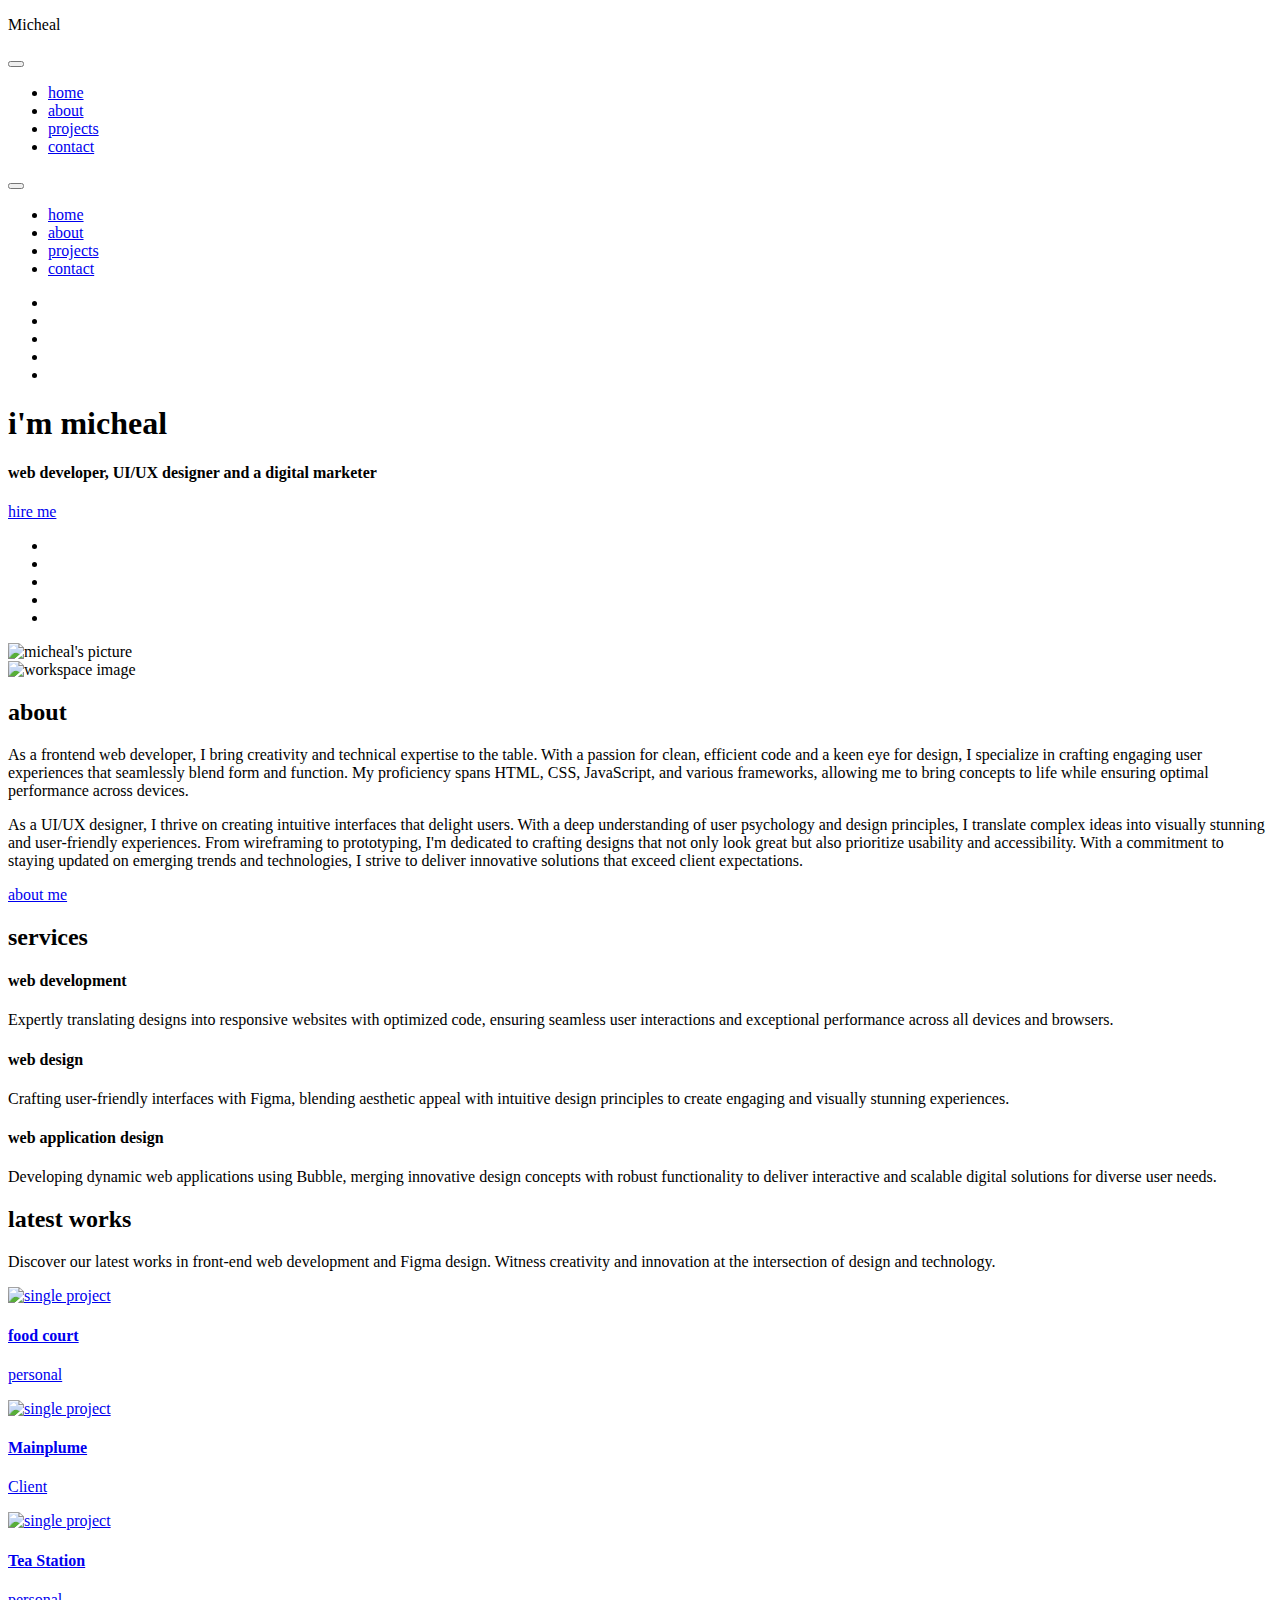
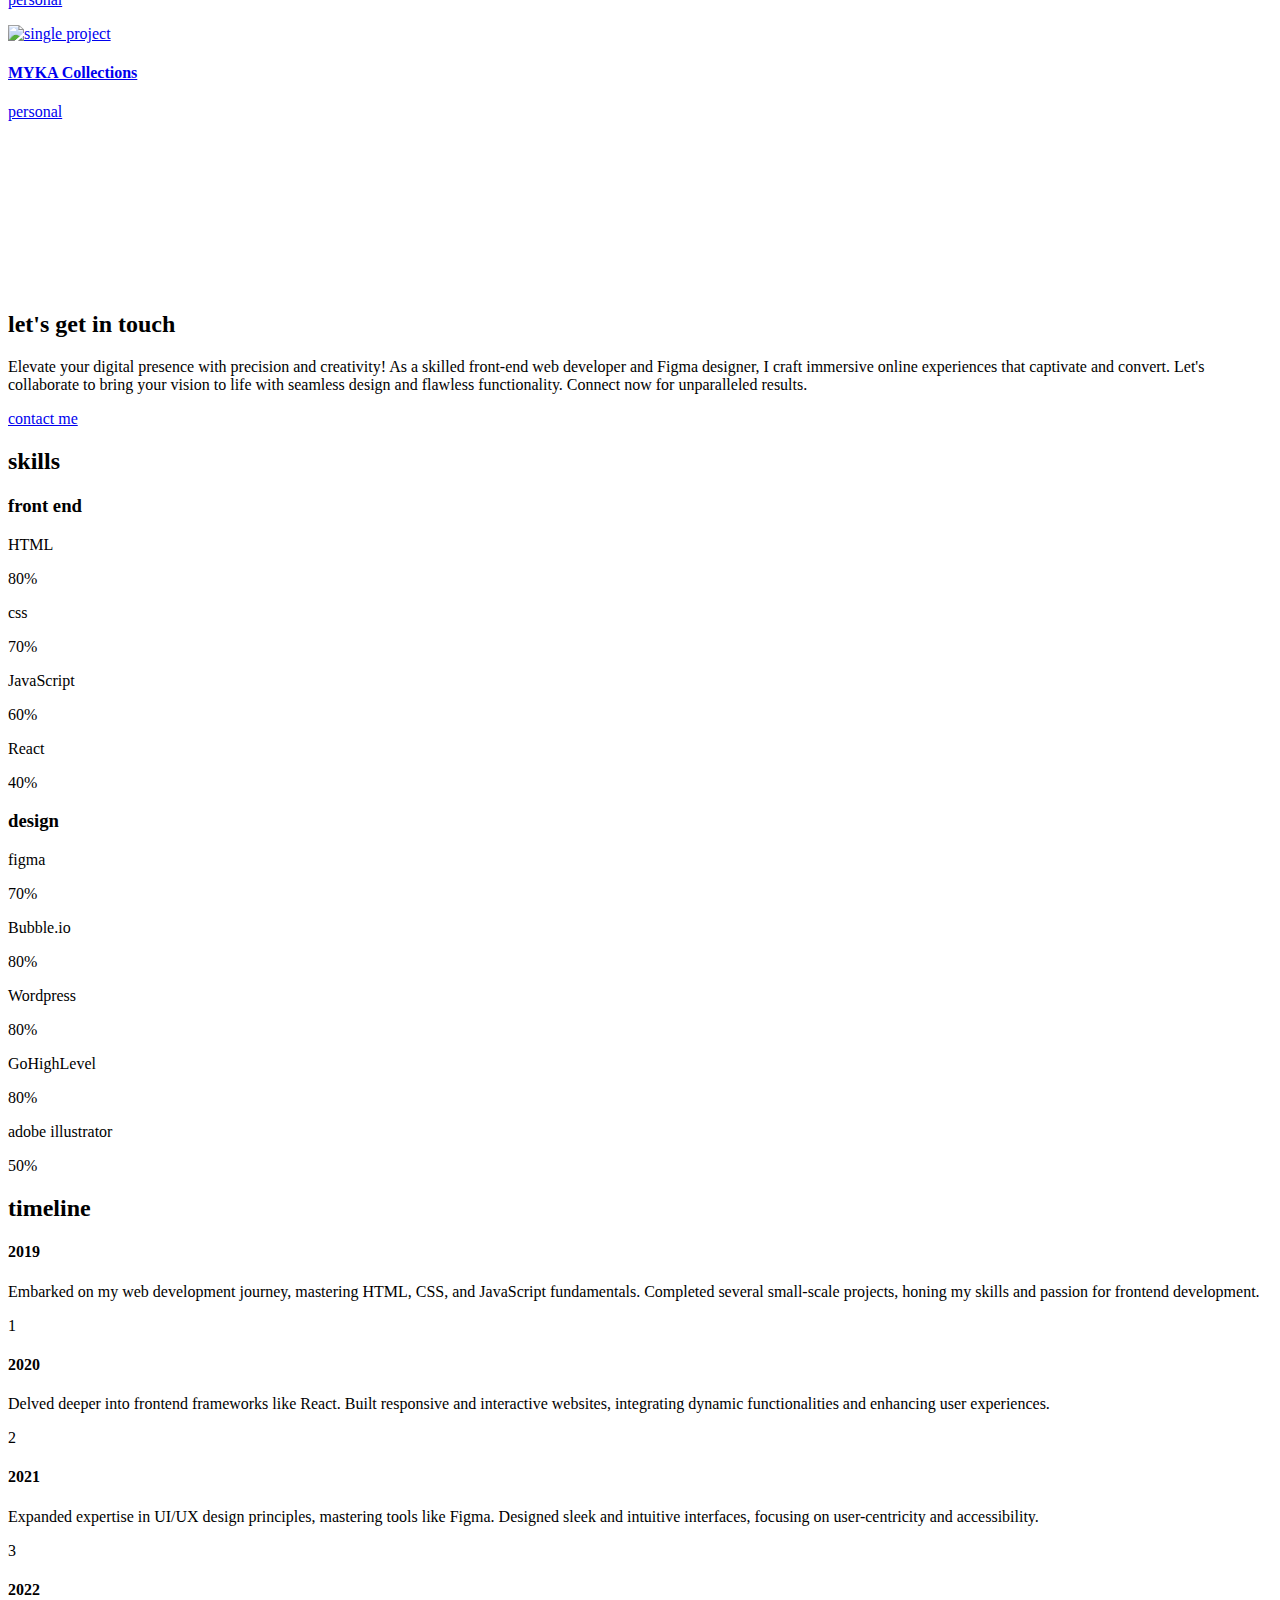
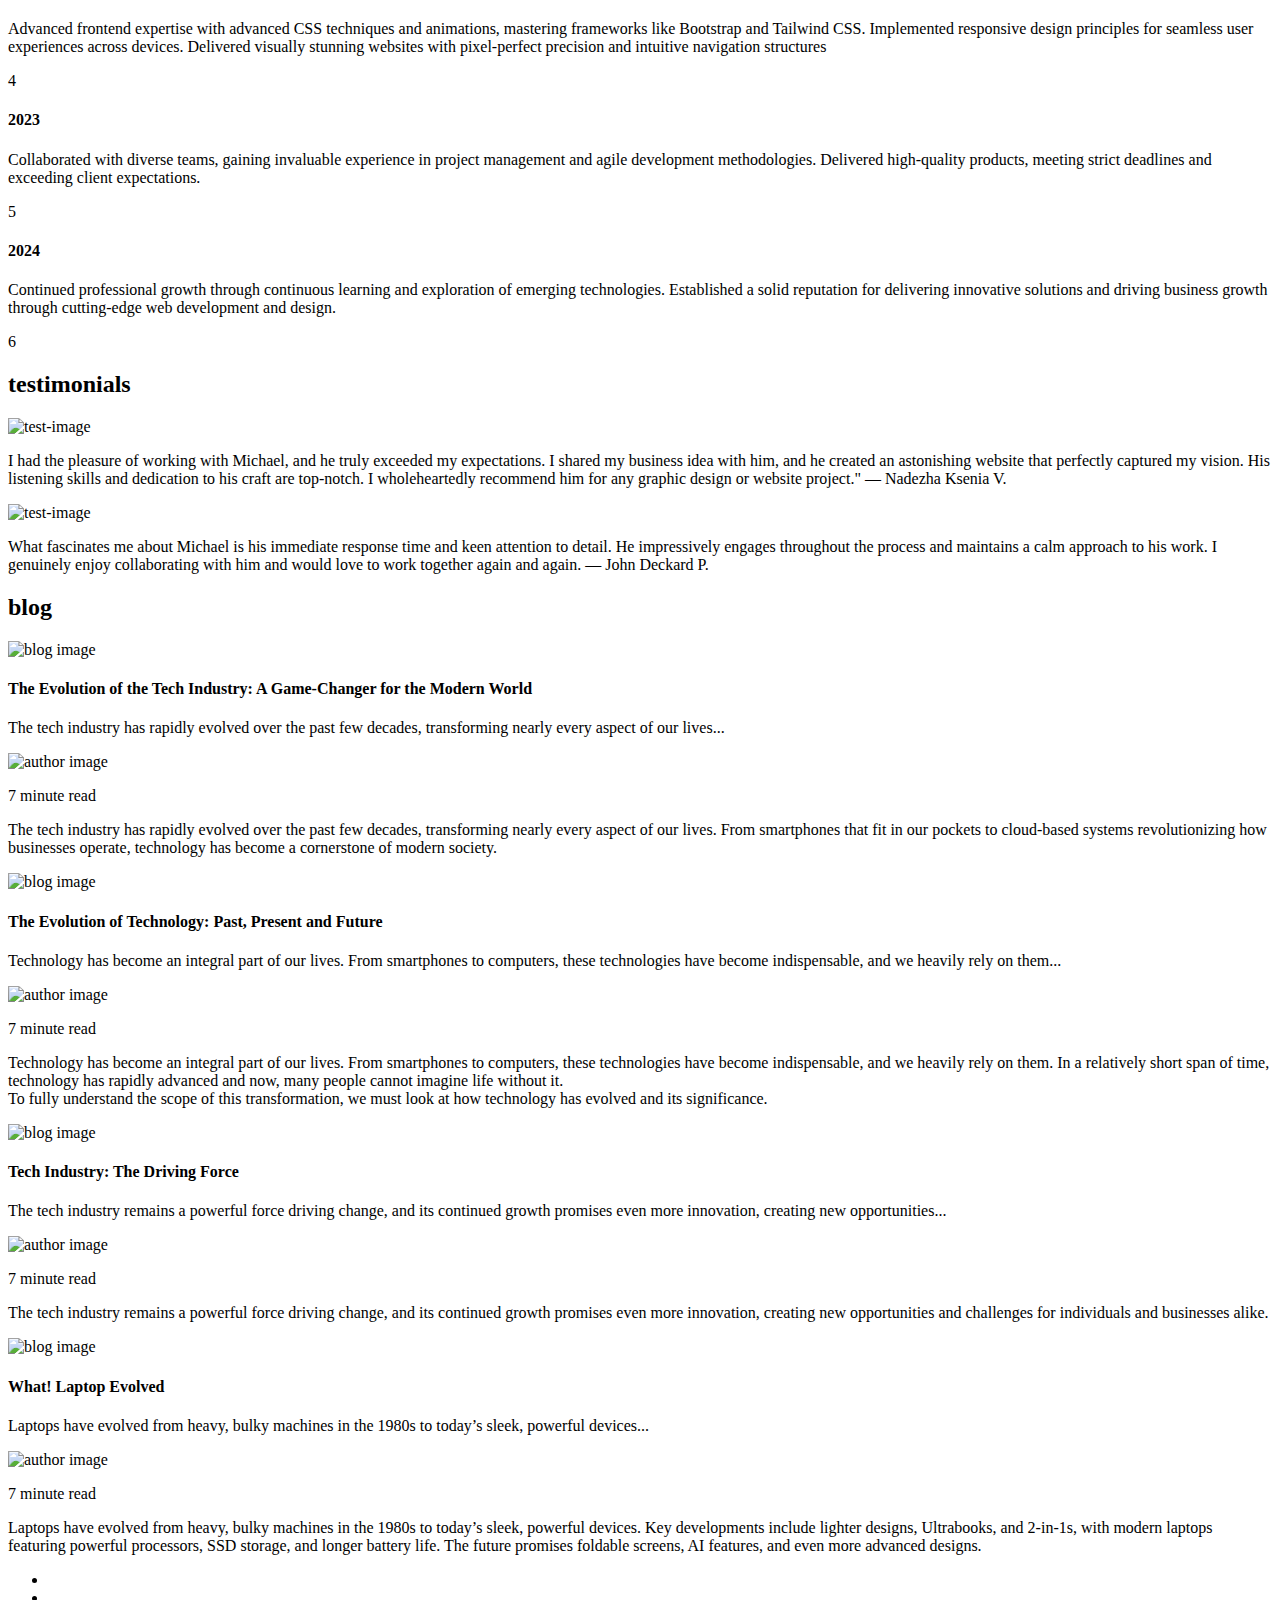
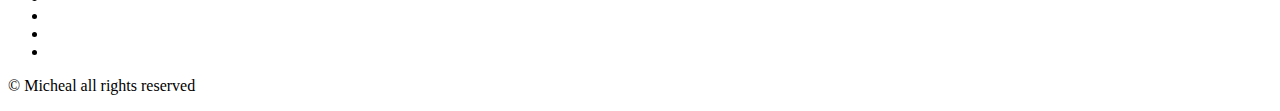
==== index.html @ 52991437 "html" ====
<!DOCTYPE html>
	<html lang="en">
		<head>
			<meta charset="UTF-8" />
			<meta name="viewport" content="width=device-width, initial-scale=1.0" />

			<title>Micheal || Home</title>
			<!-- font-awesome -->
			<script src="https://kit.fontawesome.com/202de1f064.js" crossorigin="anonymous"></script>

			<!-- css -->
			<link rel="stylesheet" href="./css/styles.css" />
		</head>
		<body>
			<!-- navbar -->
			<nav class="nav" id="nav">
				<div class="nav-center">
					<div class="nav-header">
						<p class="navlogo">Mic<span>heal</span></p>

						<!-- toggle button -->
						<button class="nav-btn" id="nav-btn">
							<i class="fa-solid fa-bars"></i>
						</button>
					</div>

					<!-- nav links -->
					<ul class="nav-links">
						<li>
							<a href="index.html">home</a>
						</li>
						<li>
							<a href="about.html">about</a>
						</li>
						<li>
							<a href="projects.html">projects</a>
						</li>
						<li>
							<a href="contact.html">contact</a>
						</li>
					</ul>
				</div>
			</nav>
			<!-- end of navbar -->

			<!-- sidebar -->
			<aside class="sidebar" id="sidebar">
				<div>
					<button class="close-btn" id="close-btn">
						<i class="fa-solid fa-xmark"></i>
					</button>
					<ul class="sidebar-links">
						<li>
							<a href="index.html">home</a>
						</li>
						<li>
							<a href="about.html">about</a>
						</li>
						<li>
							<a href="projects.html">projects</a>
						</li>
						<li>
							<a href="contact.html">contact</a>
						</li>
					</ul>

					<!-- social links -->
					<ul class="social-icons">
						<li>
							<a href="https://twitter.com/i/flow/login" class="social-icon">
								<i class="fa-brands fa-x-twitter"></i>
							</a>
						</li>

						<li>
							<a href="https://www.facebook.com/login/" class="social-icon">
								<i class="fa-brands fa-facebook"></i>
							</a>
						</li>

						<li>
							<a href="https://www.linkedin.com/login" class="social-icon">
								<i class="fa-brands fa-linkedin"></i>
							</a>
						</li>

						<li>
							<a href="https://www.behance.net/search/projects/login" class="social-icon">
								<i class="fa-brands fa-behance"></i>
							</a>
						</li>

						<li>
							<a href="https://www.inatagram.com" class="social-icon">
								<i class="fa-brands fa-instagram"></i>
							</a>
						</li>
					</ul>
				</div>
			</aside>
			<!-- end of sidebar -->

			<!-- header -->
			<header class="hero">
				<div class="section-center hero-center">
					<article class="hero-info">
						<div class="underline"></div>
						<h1>i'm micheal</h1>
						<h4>web developer, UI/UX designer and a digital marketer</h4>
						<a href="contact.html" class="btn hero-btn">hire me</a>
						<!-- social icons -->
						<ul class="social-icons hero-icons">
							<li>
								<a href="https://x.com/Arowolo1Micheal?t=6MGUFbA_JH0u9BVo5uMfeA&s=09" class="social-icon">
									<i class="fa-brands fa-x-twitter"></i>
								</a>
							</li>
		
							<li>
								<a href="https://www.facebook.com/profile.php?id=100093177654324&mibextid=LQQJ4d" class="social-icon">
									<i class="fa-brands fa-facebook"></i>
								</a>
							</li>
		
							<li>
								<a href="https://www.linkedin.com/login" class="social-icon">
									<i class="fa-brands fa-linkedin"></i>
								</a>
							</li>
		
							<li>
								<a href="https://www.behance.net/search/projects/login" class="social-icon">
									<i class="fa-brands fa-behance"></i>
								</a>
							</li>
		
							<li>
								<a href="https://www.instagram.com" class="social-icon">
									<i class="fa-brands fa-instagram"></i>
								</a>
							</li>
						</ul>
					</article>

					<article class="hero-img">
						<img src="/images/hero-3.jpg" alt="micheal's picture" class="hero-photo">
					</article>
				</div>
			</header>
			<!-- end of header -->

			<!-- about -->
			<section class="section about">
				<div class="section-center about-center">
					<!-- about img -->
					<article class="about-img">
						<img src="./images/project-2.jpeg" alt="workspace image" class="about-photo">
					</article>

					<!-- about info -->
					<article class="about-info">
						<!-- section title -->
						<div class="section-title about-title">
							<h2>about</h2>
							<div class="underline"></div>
						</div>
						<!-- end of section title -->
						<p>				
							As a frontend web developer, I bring creativity and technical expertise to the table. With a passion for 	clean, efficient code and a keen eye for design, I specialize in crafting engaging user experiences that seamlessly blend form and function. My proficiency spans HTML, CSS, JavaScript, and various frameworks, allowing me to bring concepts to life while ensuring 	optimal performance across devices.
						</p>

						<p>
							As a UI/UX designer, I thrive on creating intuitive interfaces that delight users. With a deep understanding of user psychology and design principles, I translate complex ideas into visually stunning and user-friendly experiences. From wireframing to prototyping, I'm dedicated to crafting designs that not only look great but also prioritize usability and accessibility. With a commitment to staying updated on emerging trends and technologies, I strive to deliver innovative solutions that exceed client expectations.
						</p>
						<a href="about.html" class="btn">about me</a>
					</article>
				</div>
			</section>
			<!-- end of about -->

			<!-- services -->
			<section class="section bg-grey">
				<!-- section title -->
				<div class="section-title">
					<h2>services</h2>
					<div class="underline"></div>
				</div>
				<!-- end of section title -->
				
				<div class="services-center section-center">
					<!-- single service -->
					<article class="service">
						<i class="fa-solid fa-code service-icon"></i>
						<h4>web development</h4>
						<div class="underline"></div>
						<p>
							Expertly translating designs into responsive websites with optimized code, ensuring seamless user interactions and exceptional performance across all devices and browsers.
						</p>
					</article>
					<!-- end of the single service -->

					<!-- single service -->
					<article class="service">
						<i class="fa-brands fa-figma  service-icon"></i>
						<h4>web design</h4>
						<div class="underline"></div>
						<p>
							Crafting user-friendly interfaces with Figma, blending aesthetic appeal with intuitive design principles to create engaging and visually stunning experiences.
						</p>
					</article>
					<!-- end of the single service -->

					<!-- single service -->
					<article class="service">
						<i class="fa-brands fa-android service-icon"></i>
						<h4>web application design</h4>
						<div class="underline"></div>
						<p>
							Developing dynamic web applications using Bubble, merging innovative design concepts with robust functionality to deliver interactive and scalable digital solutions for diverse user needs.
						</p>
					</article>
					<!-- end of the single service -->
				</div>
			</section>
			<!-- end of services -->

			<!-- projects -->
			<section class="section project">
				<div class="section-title projects-title">
					<h2>latest works</h2>
					<div class="underline"></div>
					<p class="projects-text">
						Discover our latest works in front-end web development and Figma design. Witness creativity and innovation at the intersection of design and technology.
					</p>
				</div>

				<div class="section-center projects-center">
					<!-- single project -->
					<a href="project-1.html" class="project-1">
						<article class="projects">
							<img src="./images/food court 1.png" alt="single project" class="project-img">
							<div class="project-info">
								<h4>food court</h4>
								<p>personal</p>
							</div>
						</article>
					</a>
					<!-- end of single project -->

					<!-- single project -->
					<a href="project-2.html" class="project-2">
						<article class="projects">
							<img src="./images/mainplume-1.png" alt="single project" class="project-img">
							<div class="project-info">
								<h4>Mainplume</h4>
								<p>Client</p>
							</div>
						</article>
					</a>
					<!-- end of single project -->

					<!-- single project -->
					<a href="https://hephzibah09.github.io/Tea-station-by_the-coder/" target="_blank" class="project-3">
						<article class="projects">
							<img src="./images/tea_station_2.jpg" alt="single project" class="project-img">
							<div class="project-info">
								<h4>Tea Station</h4>
								<p>personal</p>
							</div>
						</article>
					</a>
					<!-- end of single project -->

					<!-- single project -->
					<a href="project-4.html" class="project-4">
						<article class="projects">
							<img src="./images/myka-2.png" alt="single project" class="project-img">
							<div class="project-info">
								<h4>MYKA Collections</h4>
								<p>personal</p>
							</div>
						</article>
					</a>
					<!-- end of single project -->
				</div>
			</section>
			<!-- end of projects -->

			<!-- connect -->
			<section class="connect">
				<video
					autoplay
					muted
					loop
					class="video-container"
					poster="./images/project-1.jpeg">
					<source src="./videos/connect.mp4" type="video/mp4">
					sorry your browser does not support embedded videos
				</video>

				<!-- video banner -->
				<div class="video-banner">
					<!-- section title -->
					<div class="section-title">
						<h2>let's get in touch</h2>
						<div class="underline"></div>
					</div>
					<!-- end of section title -->
					<p class="video-text">
						Elevate your digital presence with precision and creativity! As a skilled front-end web developer and Figma designer, I craft immersive online experiences that captivate and convert. Let's collaborate to bring your vision to life with seamless design and flawless functionality. Connect now for unparalleled results.
					</p>

					<a href="contact.html" class="btn">contact me</a>
				</div>
			</section>
			<!-- end of connect -->

			<!-- skills -->
			<section class="skills section">
				<div class="section-title">
					<h2>skills</h2>
					<div class="underline"></div>
				</div>

				<div class="skills-center section-center">
					<article class="">
						<h3>front end</h3>

						<div class="skill">
							<p>HTML</p>
							<div class="skill-container">
								<div class="skill-value value-80"></div>
								<p class="skill-text skill-text-80">80%</p>
							</div>
						</div>

						<div class="skill">
							<p>css</p>
							<div class="skill-container">
								<div class="skill-value value-70"></div>
								<p class="skill-text skill-text-70">70%</p>
							</div>
						</div>

						<div class="skill">
							<p>JavaScript</p>
							<div class="skill-container">
								<div class="skill-value value-60"></div>
								<p class="skill-text skill-text-60">60%</p>
							</div>
						</div>

						<div class="skill">
							<p>React</p>
							<div class="skill-container">
								<div class="skill-value value-40"></div>
								<p class="skill-text skill-text-40">40%</p>
							</div>
						</div>
					</article>

					<article class="">
						<h3>design</h3>

						<div class="skill">
							<p>figma</p>
							<div class="skill-container">
								<div class="skill-value value-70"></div>
								<p class="skill-text skill-text-70">70%</p>
							</div>
						</div>

						<div class="skill">
							<p>Bubble.io</p>
							<div class="skill-container">
								<div class="skill-value value-80"></div>
								<p class="skill-text skill-text-80">80%</p>
							</div>
						</div>

						<div class="skill">
							<p>Wordpress</p>
							<div class="skill-container">
								<div class="skill-value value-80"></div>
								<p class="skill-text skill-text-80">80%</p>
							</div>
						</div>

						<div class="skill">
							<p>GoHighLevel</p>
							<div class="skill-container">
								<div class="skill-value value-80"></div>
								<p class="skill-text skill-text-80">80%</p>
							</div>
						</div>

						<div class="skill">
							<p>adobe illustrator</p>
							<div class="skill-container">
								<div class="skill-value"></div>
								<p class="skill-text">50%</p>
							</div>
						</div>
					</article>
				</div>

			<!-- timeline -->
				
			</section>
			<!-- end of skills -->
			<section class="timeline section">
				<div class="section-title">
					<h2>timeline</h2>
					<div class="underline"></div>
				</div>

				<div class="section-center timeline-center">
					<!-- single timeline item -->
					<article class="timeline-item">
						<h4>2019</h4>
						<p>
							Embarked on my web development journey, mastering HTML, CSS, and JavaScript fundamentals. Completed several small-scale projects, honing my skills and passion for frontend development.
						</p>
						<span class="number">
							1
						</span>
					</article>
					<!-- end of single timeline -->

					<!-- single timeline item -->
					<article class="timeline-item">
						<h4>2020</h4>
						<p>
							Delved deeper into frontend frameworks like React. Built responsive and interactive websites, integrating dynamic functionalities and enhancing user experiences.
						</p>
						<span class="number">
							2
						</span>
					</article>
					<!-- end of single timeline -->

					<!-- single timeline item -->
					<article class="timeline-item">
						<h4>2021</h4>
						<p>
							Expanded expertise in UI/UX design principles, mastering tools like Figma. Designed sleek and intuitive interfaces, focusing on user-centricity and accessibility.
						</p>
						<span class="number">
							3
						</span>
					</article>
					<!-- end of single timeline -->

					<!-- single timeline item -->
					<article class="timeline-item">
						<h4>2022</h4>
						<p>
							Advanced frontend expertise with advanced CSS techniques and animations, mastering frameworks like Bootstrap and Tailwind CSS. Implemented responsive design principles for seamless user experiences across devices. Delivered visually stunning websites with pixel-perfect precision and intuitive navigation structures
						</p>
						<span class="number">
							4
						</span>
					</article>
					<!-- end of single timeline -->

					<!-- single timeline item -->
					<article class="timeline-item">
						<h4>2023</h4>
						<p>
							Collaborated with diverse teams, gaining invaluable experience in project management and agile development methodologies. Delivered high-quality products, meeting strict deadlines and exceeding client expectations.
						</p>
						<span class="number">
							5
						</span>
					</article>
					<!-- end of single timeline -->
					<!-- single timeline item -->
					<article class="timeline-item">
						<h4>2024</h4>
						<p>
							Continued professional growth through continuous learning and exploration of emerging technologies. Established a solid reputation for delivering innovative solutions and driving business growth through cutting-edge web development and design.
						</p>
						<span class="number">
							6
						</span>
					</article>
					<!-- end of single timeline -->

					<!-- single timeline item -->
					<!-- <article class="timeline-item">
						<h4>2019</h4>
						<p>
							Embarked on my web development journey, mastering HTML, CSS, and JavaScript fundamentals. Completed several small-scale projects, honing my skills and passion for frontend development.
						</p>
						<span class="number">
							1
						</span>
					</article> -->
					<!-- end of single timeline -->

				</div>
			</section>
			<!--end of  timeline -->

			<section class="skills section">
				<div class="section-title">
					<h2>testimonials</h2>
					<div class="underline"></div>
				</div>

				<div class="testimonials-center section-center">
					<!-- testimonial 1 -->
					<article class="testimonial-1 testimonials">
						<div class="testimonial-img-div">
							<img src="./images/greyscale-woman.jpg" alt="test-image" class="testimonial-img">
						</div>
						<p class="testimonial-text">
							I had the pleasure of working with Michael, and he truly exceeded my expectations. I shared my business idea with him, and he created an astonishing website that perfectly captured my vision. His listening skills and dedication to his craft are top-notch. I wholeheartedly recommend him for any graphic design or website project."
							— Nadezha Ksenia V.
						</p>
					</article>

					<!-- testimonial 2 -->
					<article class="testimonial-2 testimonials">
						<div class="testimonial-img-div">
							<img src="./images/hero-img-small.jpeg" alt="test-image" class="testimonial-img">
						</div>
						<p class="testimonial-text">
							What fascinates me about Michael is his immediate response time and keen attention to detail. He impressively engages throughout the process and maintains a calm approach to his work. I genuinely enjoy collaborating with him and would love to work together again and again.
							— John Deckard P.
						</p>
					</article>
				</div>
			</section>
			<!-- blog -->
			<section class="section blog">
				<!-- section title -->
				<div class="section-title">
					<h2>blog</h2>
					<div class="underline"></div>
				</div>

				<div class="section-center blog-center">
					<!-- single article -->
					<div class="card">
						<!-- crad's front -->
						<div class="card-side card-front">
							<img src="./images/project-1.jpeg" alt="blog image">
							<div class="card-info">
								<h4>The Evolution of the Tech Industry: A Game-Changer for the Modern World</h4>
								<p>
									The tech industry has rapidly evolved over the past few decades, transforming nearly every aspect of our lives...
								</p>
								<div class="card-footer">
									<img src="./images/hero-small.jpg" alt="author image">
									<p>7 minute read</p>
								</div>
							</div>
						</div>

						<!-- card's back -->
						<div class="card-side card-back">
							<!-- <button class="btn">read more</button> -->
							<p class="card-back-text"> The tech industry has rapidly evolved over the past few decades, transforming nearly every aspect of our lives. From smartphones that fit in our pockets to cloud-based systems revolutionizing how businesses operate, technology has become a cornerstone of modern society.
							</p>
						</div>
					</div>
					<!--  end of the single card -->

					<!-- single article -->
					<div class="card">
						<!-- crad's front -->
						<div class="card-side card-front">
							<img src="./images/project-2.jpeg" alt="blog image">
							<div class="card-info">
								<h4>The Evolution of Technology: Past, Present and Future</h4>
								<p>
									Technology has become an integral part of our lives. From smartphones to computers, these technologies have become indispensable, and we heavily rely on them...
								</p>
								<div class="card-footer">
									<img src="./images/hero-small.jpg" alt="author image">
									<p>7 minute read</p>
								</div>
							</div>
						</div>

						<!-- card's back -->
						<div class="card-side card-back">
							<!-- <button class="btn">read more</button> -->
							<p class="card-back-text">
								Technology has become an integral part of our lives. From smartphones to computers, these technologies have become indispensable, and we heavily rely on them. In a relatively short span of time, technology has rapidly advanced and now, many people cannot imagine life without it. <br>
								To fully understand the scope of this transformation, we must look at how technology has evolved and its significance.
							</p>
						</div>
					</div>
					<!--  end of the single card -->

					<!-- single article -->
					<div class="card">
						<!-- crad's front -->
						<div class="card-side card-front">
							<img src="./images/project-3.jpeg" alt="blog image">
							<div class="card-info">
								<h4>Tech Industry: The Driving Force</h4>
								<p>
									The tech industry remains a powerful force driving change, and its continued growth promises even more innovation, creating new opportunities...
								</p>
								<div class="card-footer">
									<img src="./images/hero-small.jpg" alt="author image">
									<p>7 minute read</p>
								</div>
							</div>
						</div>

						<!-- card's back -->
						<div class="card-side card-back">
							<!-- <button class="btn">read more</button> -->
							<p class="card-back-text">
								The tech industry remains a powerful force driving change, and its continued growth promises even more innovation, creating new opportunities and challenges for individuals and businesses alike.
							</p>
						</div>
					</div>
					<!--  end of the single card -->

					<!-- single article -->
					<div class="card">
						<!-- crad's front -->
						<div class="card-side card-front">
							<img src="./images/project-4.jpeg" alt="blog image">
							<div class="card-info">
								<h4>What! Laptop Evolved</h4>
								<p>
									Laptops have evolved from heavy, bulky machines in the 1980s to today’s sleek, powerful devices...
								</p>
								<div class="card-footer">
									<img src="./images/hero-small.jpg" alt="author image">
									<p>7 minute read</p>
								</div>
							</div>
						</div>

						<!-- card's back -->
						<div class="card-side card-back">
							<p class="card-back-text">
								Laptops have evolved from heavy, bulky machines in the 1980s to today’s sleek, powerful devices. Key developments include lighter designs, Ultrabooks, and 2-in-1s, with modern laptops featuring powerful processors, SSD storage, and longer battery life. The future promises foldable screens, AI features, and even more advanced designs.
							</p>
						</div>
					</div>
					<!--  end of the single card -->
				</div>

			</section>
			<!--end of  blog -->

			<!-- footer -->
			<footer class="footer">
				<ul class="social-icons">
					<li>
						<a href="https://x.com/Arowolo1Micheal?t=6MGUFbA_JH0u9BVo5uMfeA&s=09" class="social-icon">
							<i class="fa-brands fa-x-twitter"></i>
						</a>
					</li>

					<li>
						<a href="https://www.facebook.com/profile.php?id=100093177654324&mibextid=LQQJ4d" class="social-icon">
							<i class="fa-brands fa-facebook"></i>
						</a>
					</li>

					<li>
						<a href="https://www.linkedin.com/login"  class="social-icon">
							<i class="fa-brands fa-linkedin"></i>
						</a>
					</li>

					<li>
						<a href="https://www.behance.net/search/projects/login" class="social-icon">
							<i class="fa-brands fa-behance"></i>
						</a>
					</li>

					<li>
						<a href="https://www.instagram.com" class="social-icon">
							<i class="fa-brands fa-instagram"></i>
						</a>
					</li>
				</ul>
				<p>
					&copy; <span id="date"></span> Micheal all rights reserved
				</p>
			</footer>
			<script src="./js/app.js"></script>
		</body>
	</html>
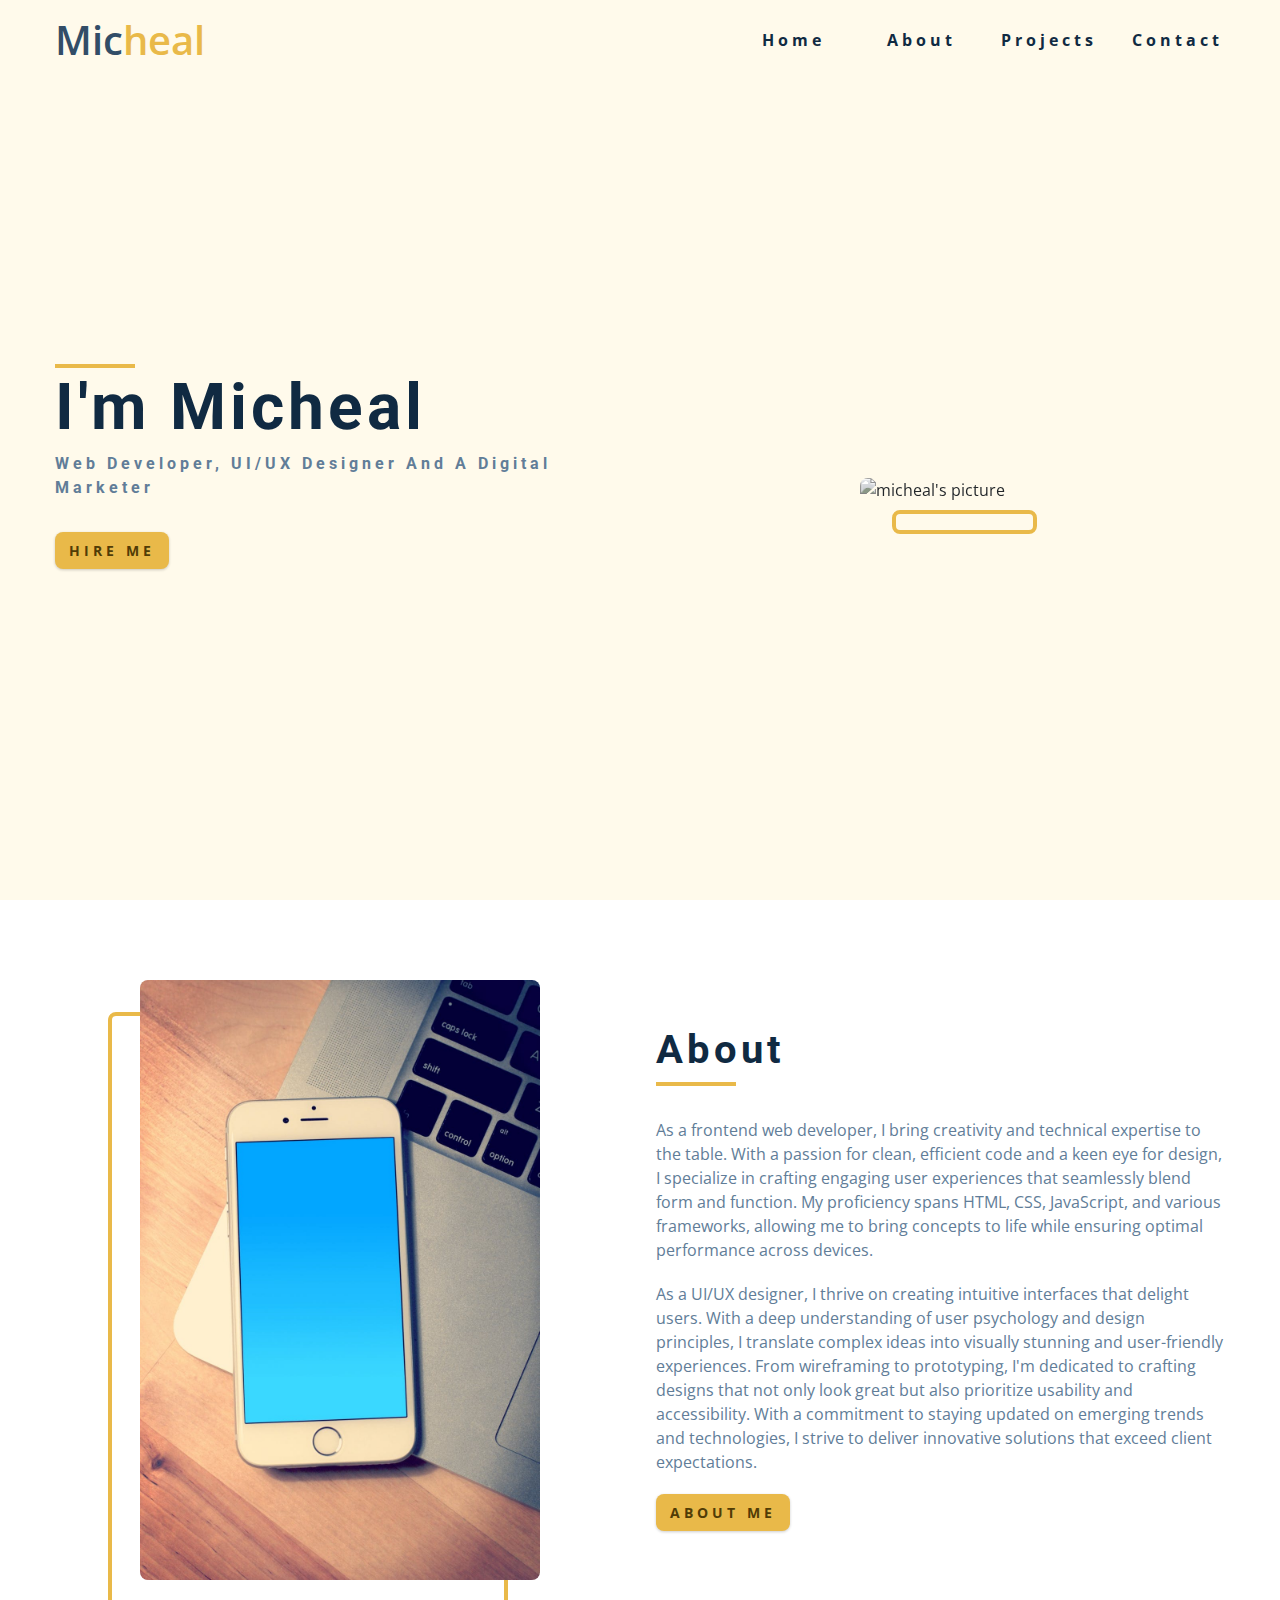
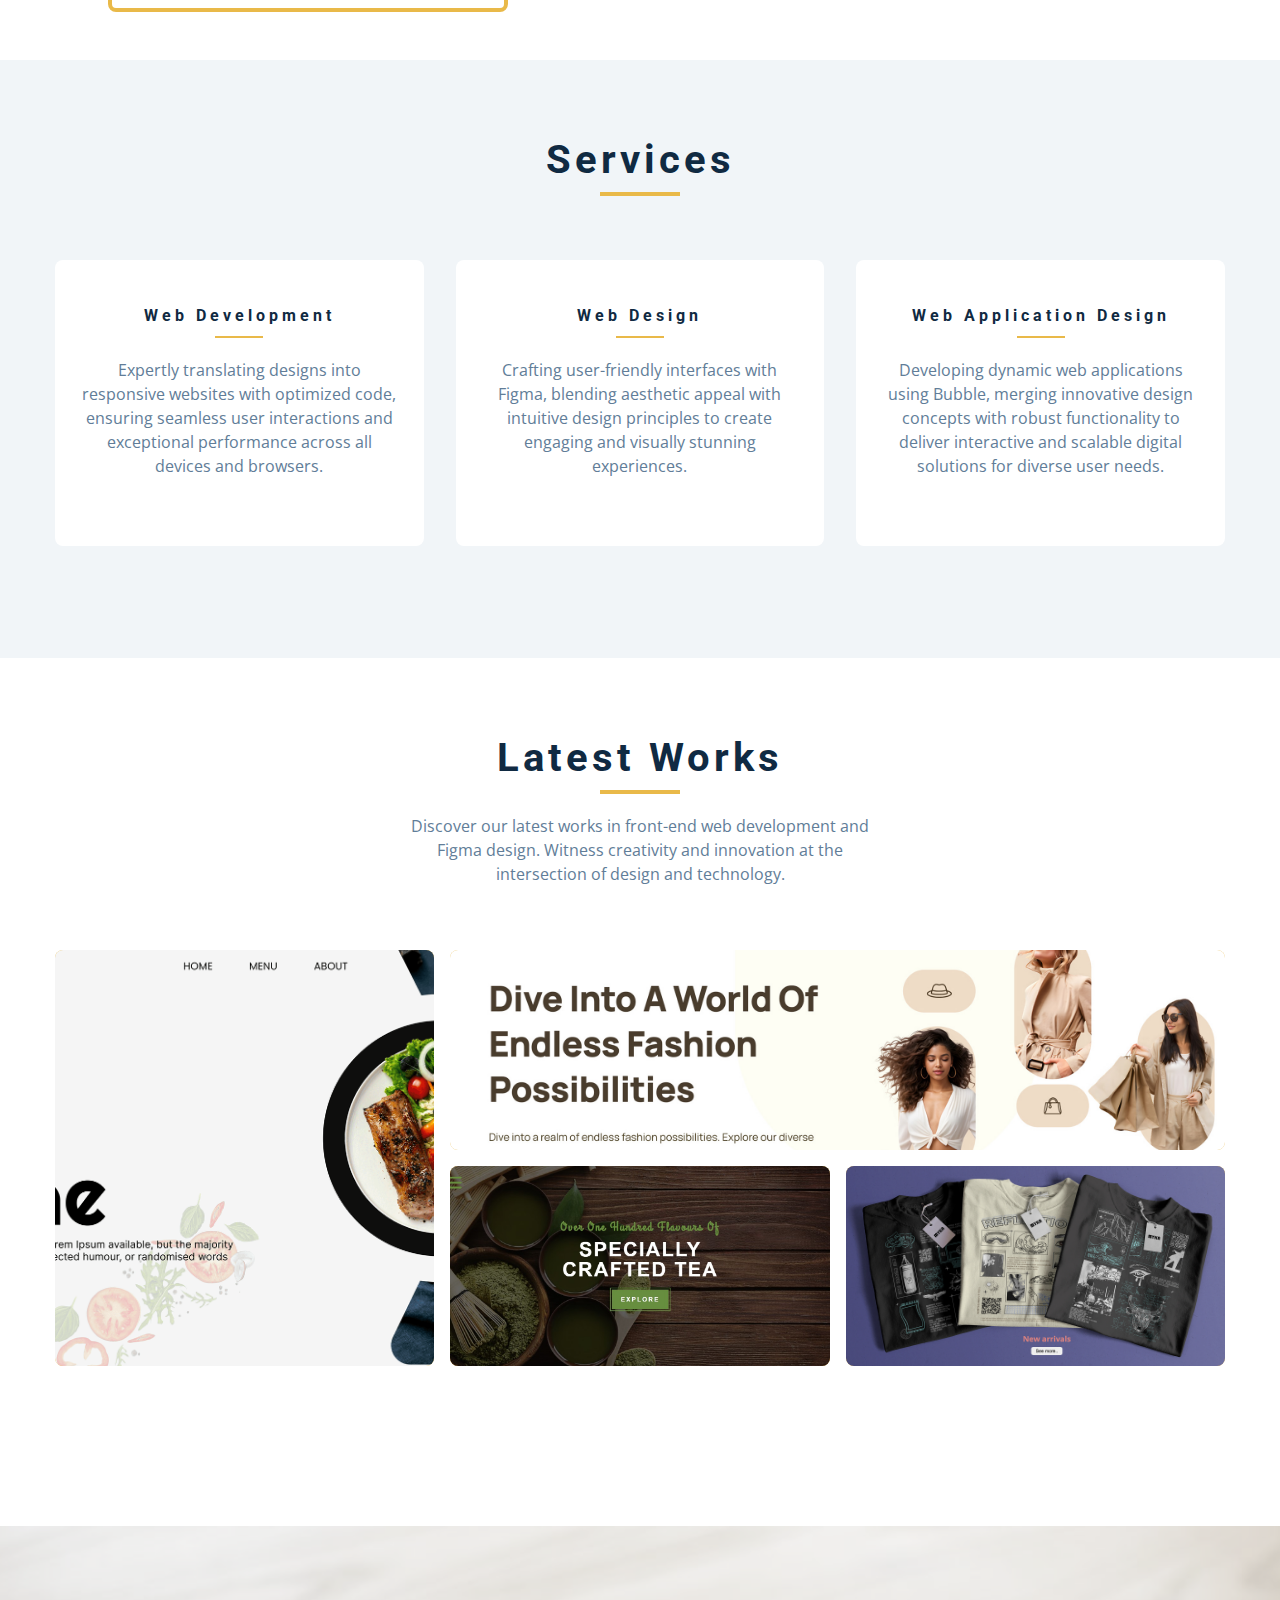
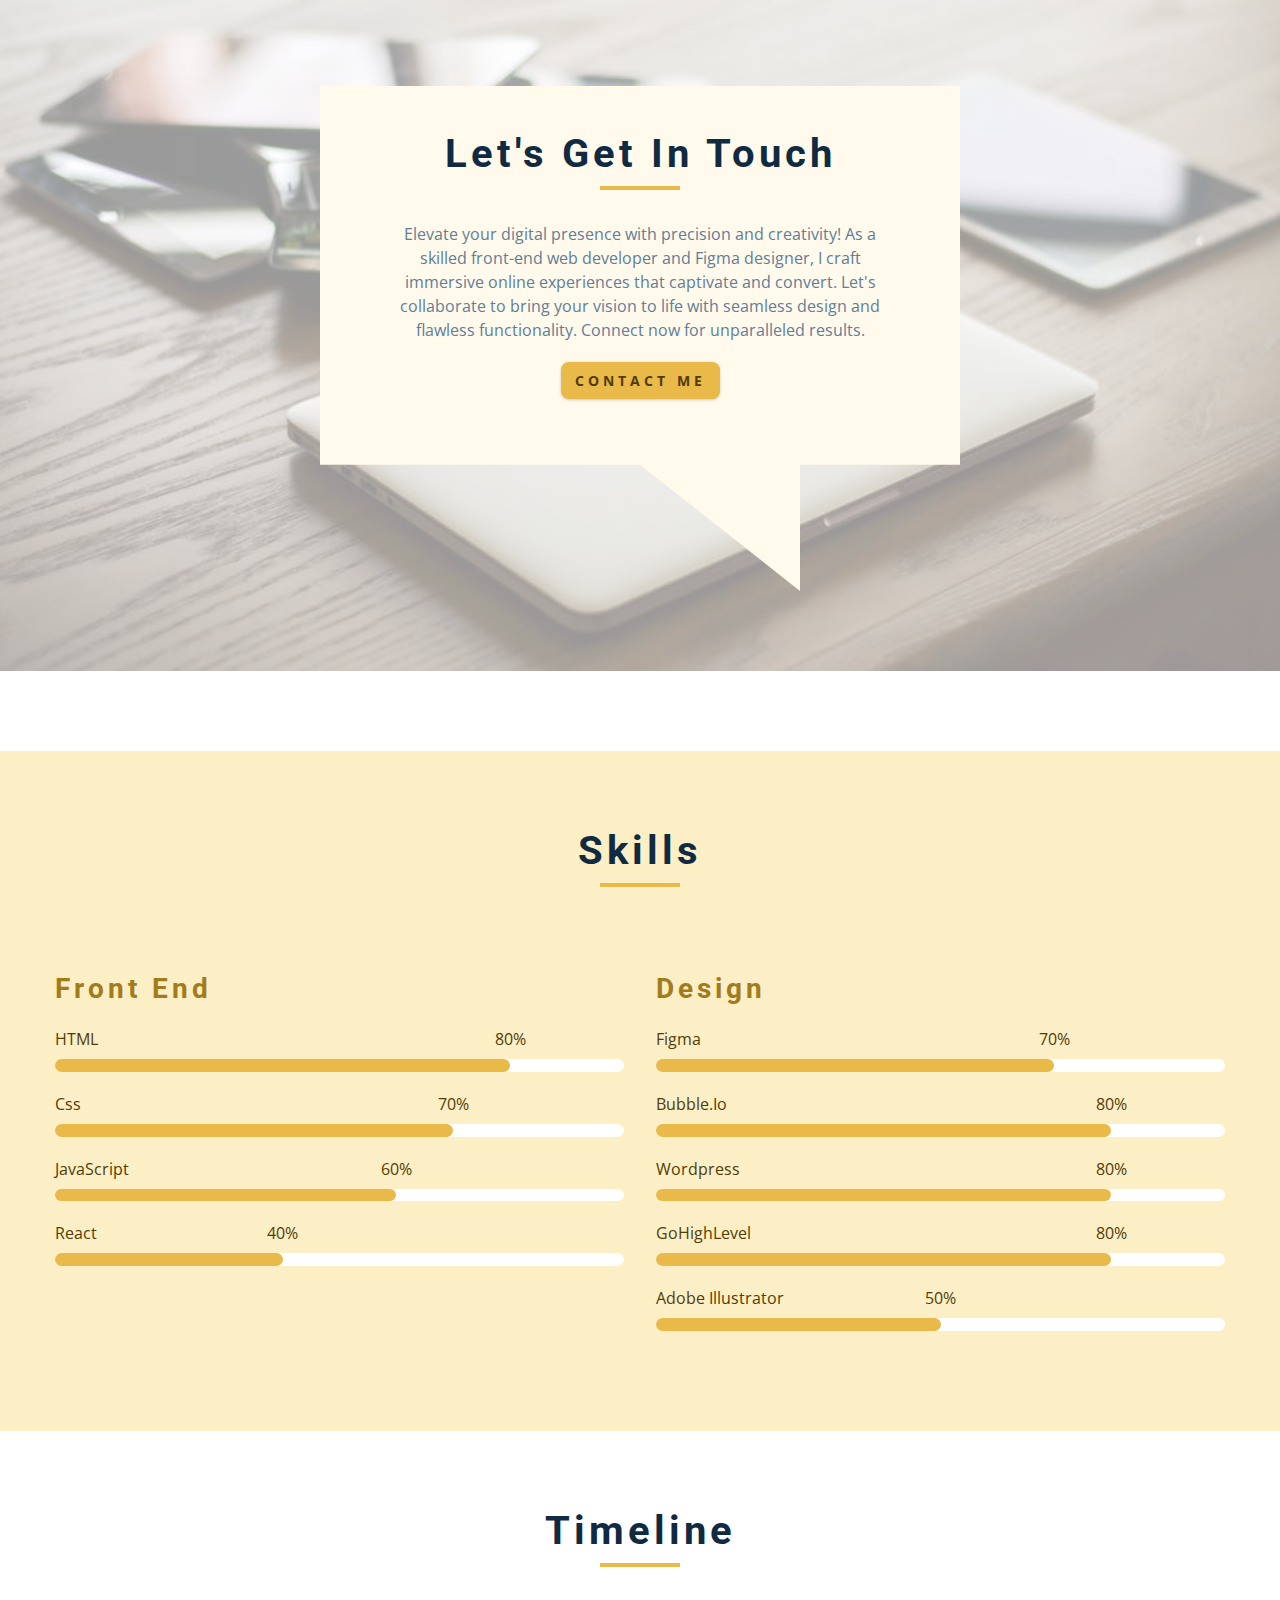
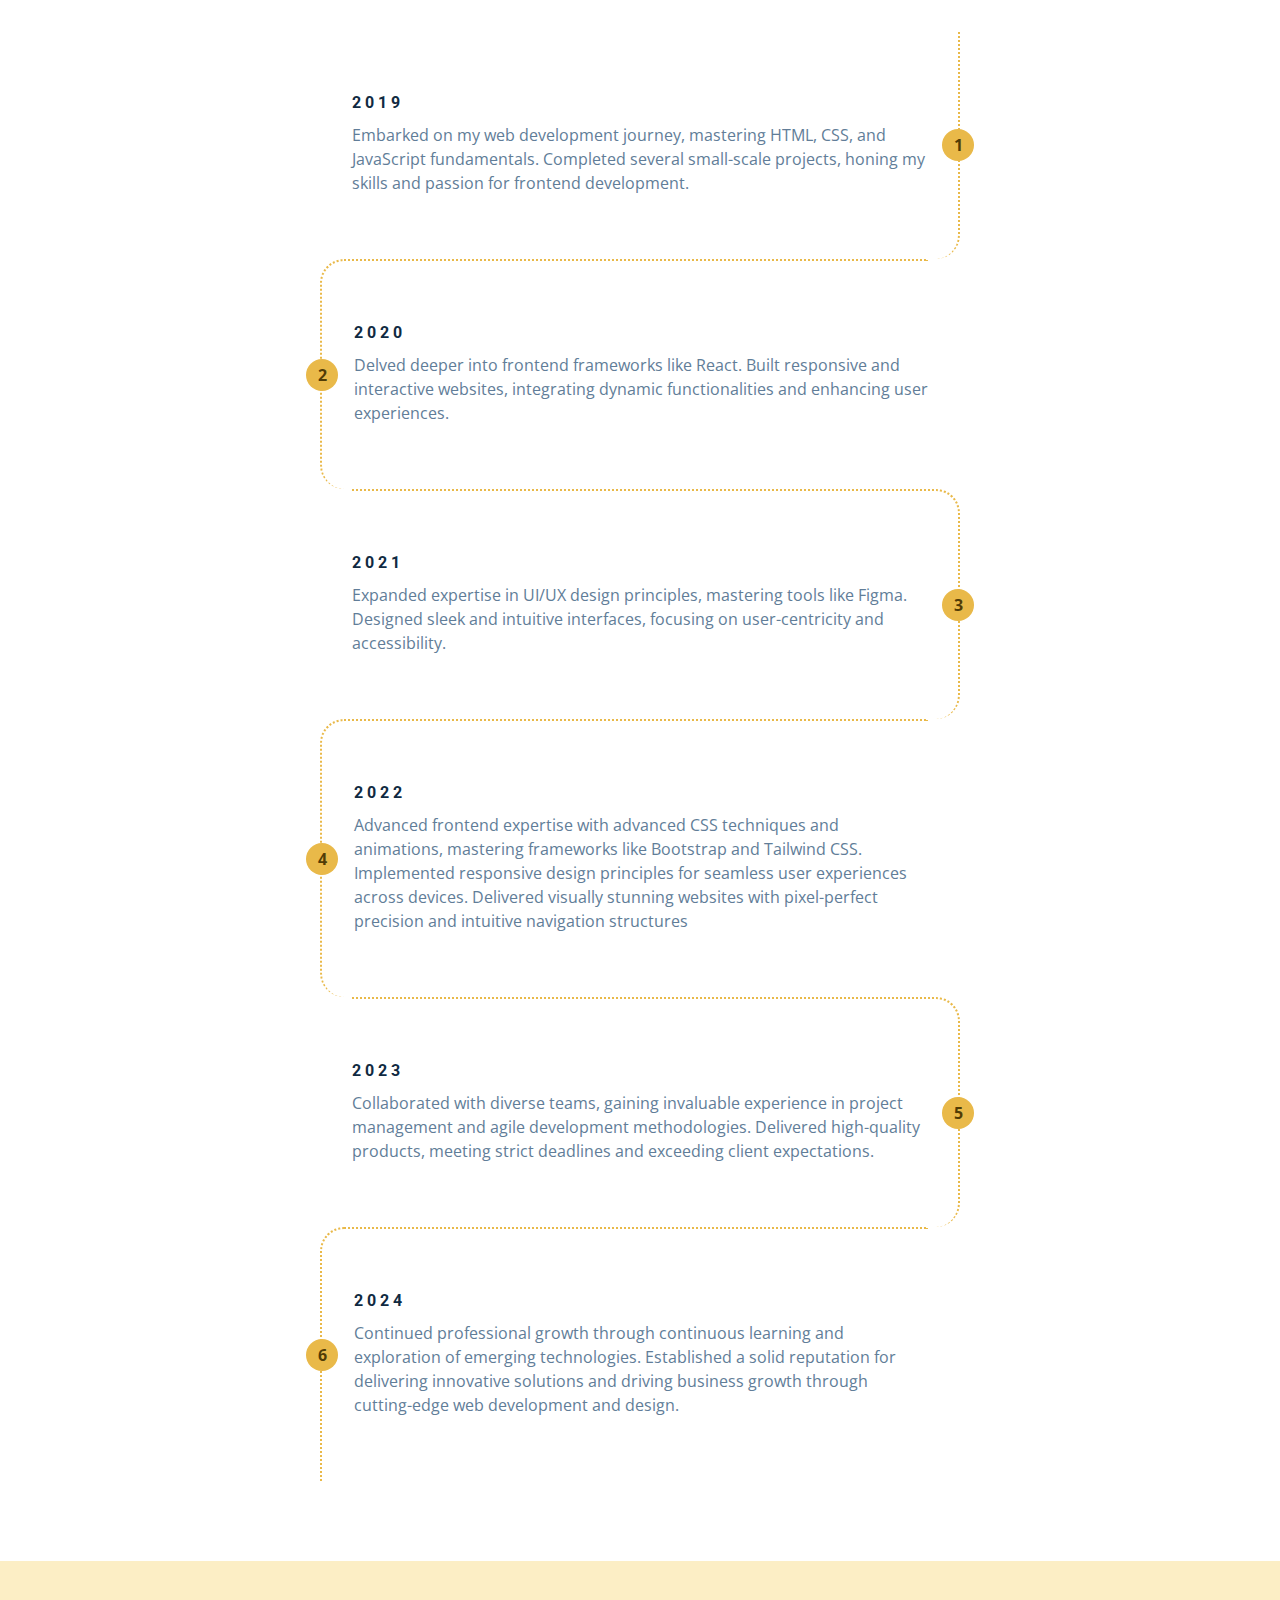
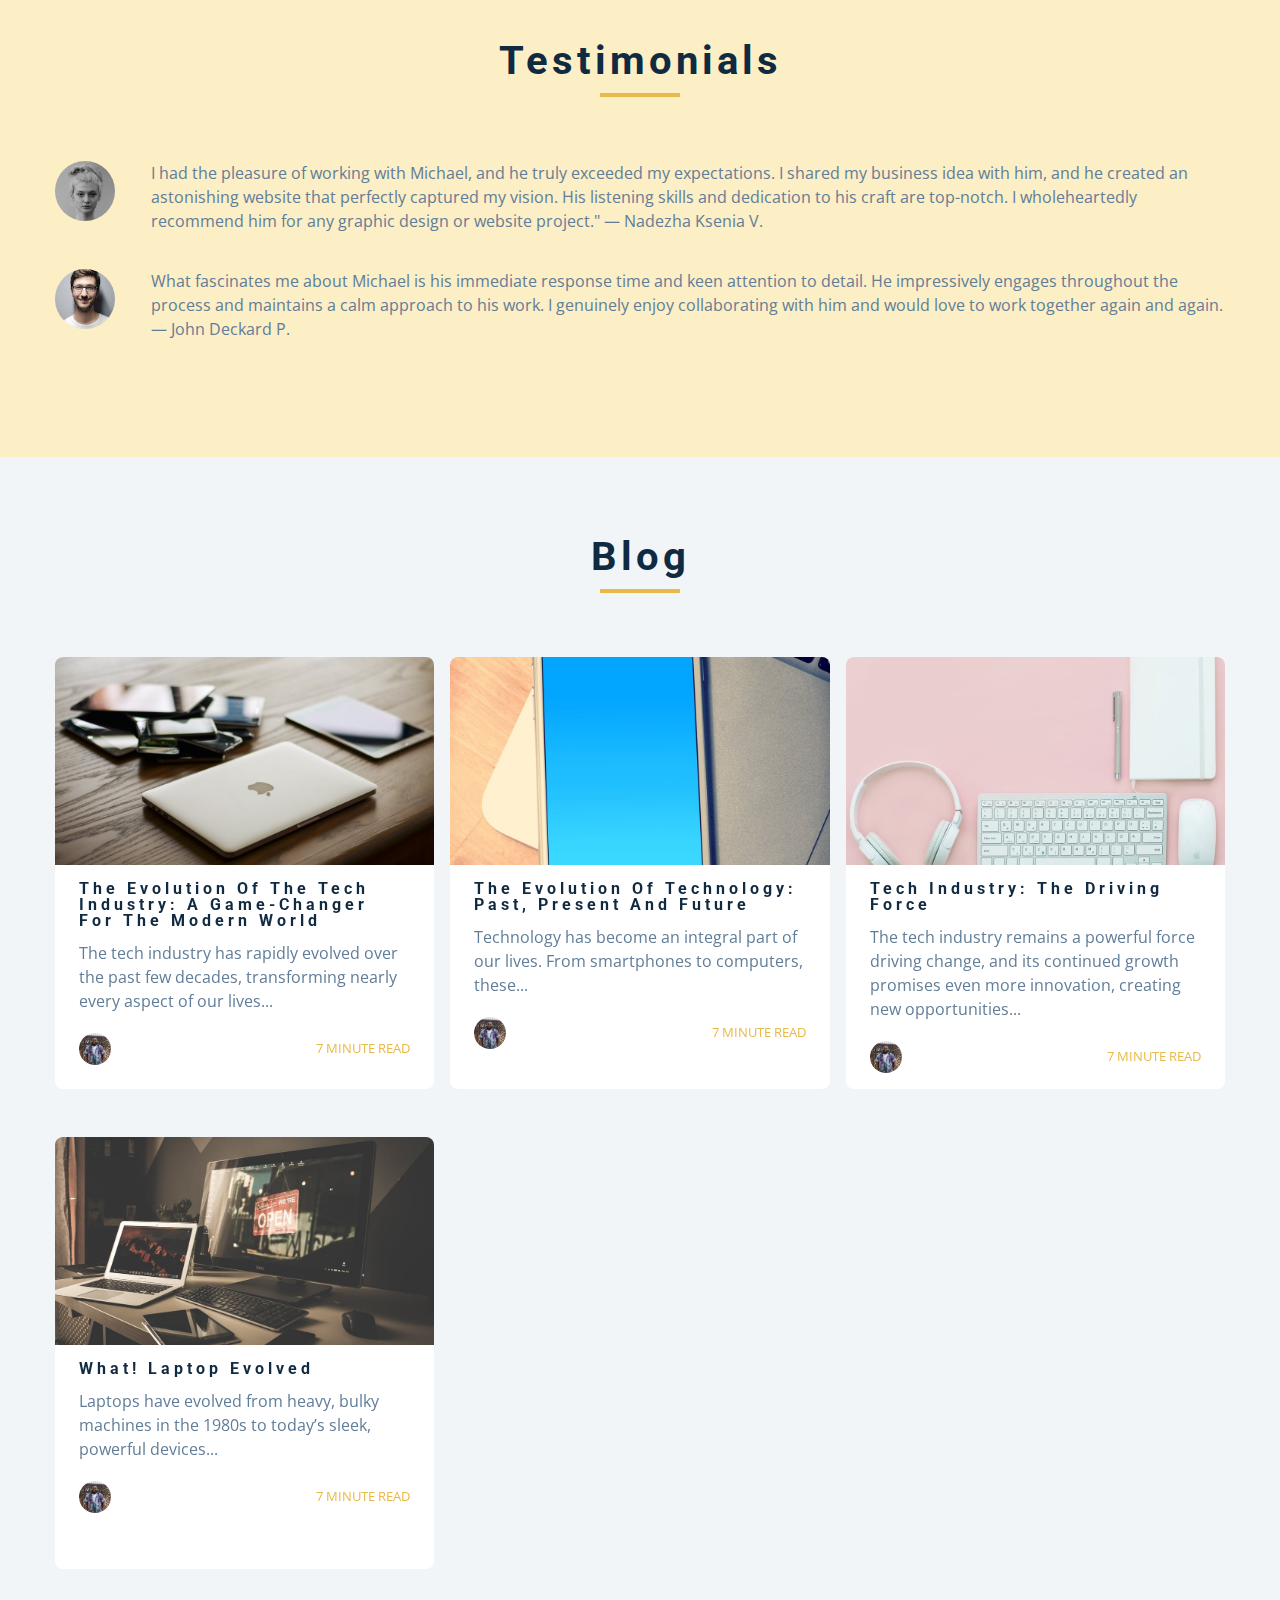
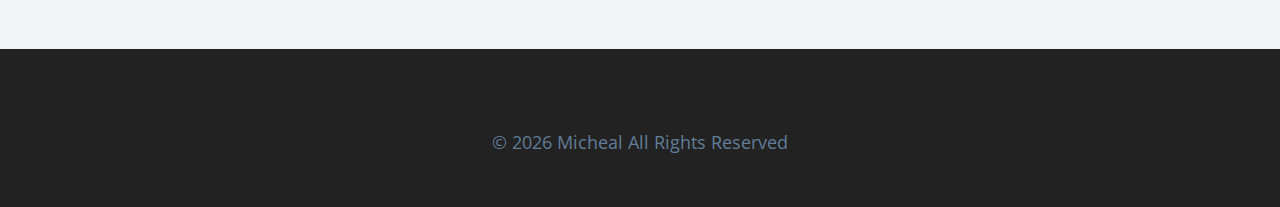
==== commit 3c6b5e71: "Update index.html" ====
--- a/index.html
+++ b/index.html
@@ -143,7 +143,7 @@
 					</article>
 
 					<article class="hero-img">
-						<img src="/images/hero-3.jpg" alt="micheal's picture" class="hero-photo">
+						<img src="/images/hero-small-2.jpg" alt="micheal's picture" class="hero-photo">
 					</article>
 				</div>
 			</header>
@@ -575,7 +575,7 @@
 							<div class="card-info">
 								<h4>The Evolution of Technology: Past, Present and Future</h4>
 								<p>
-									Technology has become an integral part of our lives. From smartphones to computers, these technologies have become indispensable, and we heavily rely on them...
+									Technology has become an integral part of our lives. From smartphones to computers, these...
 								</p>
 								<div class="card-footer">
 									<img src="./images/hero-small.jpg" alt="author image">
@@ -691,4 +691,4 @@
 			</footer>
 			<script src="./js/app.js"></script>
 		</body>
-	</html>+	</html>
--- a/css/styles.css
+++ b/css/styles.css
@@ -0,0 +1,1145 @@
+/*
+=============== 
+Fonts
+===============
+*/
+@import url('https://fonts.googleapis.com/css2?family=Open+Sans:ital,wght@0,300..800;1,300..800&family=Roboto:ital,wght@0,100;0,300;0,400;0,500;0,700;0,900;1,100;1,300;1,400;1,500;1,700;1,900&display=swap');
+
+/*
+=============== 
+Variables
+===============
+*/
+
+:root {
+  /* dark shades of primary color*/
+  --clr-primary-1: hsl(43, 86%, 17%);
+  --clr-primary-2: hsl(43, 77%, 27%);
+  --clr-primary-3: hsl(43, 72%, 37%);
+  --clr-primary-4: hsl(42, 63%, 48%);
+  /* primary/main color */
+  --clr-primary-5: hsl(42, 78%, 60%);
+  /* lighter shades of primary color */
+  --clr-primary-6: hsl(43, 89%, 70%);
+  --clr-primary-7: hsl(43, 90%, 76%);
+  --clr-primary-8: hsl(45, 86%, 81%);
+  --clr-primary-9: hsl(45, 90%, 88%);
+  --clr-primary-10: hsl(45, 100%, 96%);
+  /* darkest grey - used for headings */
+  --clr-grey-1: hsl(209, 61%, 16%);
+  --clr-grey-2: hsl(211, 39%, 23%);
+  --clr-grey-3: hsl(209, 34%, 30%);
+  --clr-grey-4: hsl(209, 28%, 39%);
+  /* grey used for paragraphs */
+  --clr-grey-5: hsl(210, 22%, 49%);
+  --clr-grey-6: hsl(209, 23%, 60%);
+  --clr-grey-7: hsl(211, 27%, 70%);
+  --clr-grey-8: hsl(210, 31%, 80%);
+  --clr-grey-9: hsl(212, 33%, 89%);
+  --clr-grey-10: hsl(210, 36%, 96%);
+  --clr-white: #fff;
+  --ff-primary: "Roboto", sans-serif;
+  --ff-secondary: "Open Sans", sans-serif;
+  --transition: all 0.3s linear;
+  --spacing: 0.25rem;
+  --radius: 0.5rem;
+  --light-shadow: 0 5px 15px rgba(0, 0, 0, 0.1);
+  --dark-shadow: 0 5px 15px rgba(0, 0, 0, 0.2);
+  --max-width: 1170px;
+}
+/*
+=============== 
+Global Styles
+===============
+*/
+
+*,
+::after,
+::before {
+  margin: 0;
+  padding: 0;
+  box-sizing: border-box;
+}
+body {
+  font-family: var(--ff-secondary);
+  background: var(--clr-white);
+  color: var(--clr-grey-1);
+  line-height: 1.5;
+  font-size: 0.875rem;
+}
+ul {
+  list-style-type: none;
+}
+a {
+  text-decoration: none;
+}
+img:not(.nav-logo) {
+  width: 100%;
+  display: block;
+}
+
+h1,
+h2,
+h3,
+h4 {
+  letter-spacing: var(--spacing);
+  text-transform: capitalize;
+  line-height: 1.25;
+  margin-bottom: 0.75rem;
+  font-family: var(--ff-primary);
+}
+h1 {
+  font-size: 3rem;
+}
+h2 {
+  font-size: 2rem;
+}
+h3 {
+  font-size: 1.25rem;
+}
+h4 {
+  font-size: 0.875rem;
+}
+p {
+  margin-bottom: 1.25rem;
+  color: var(--clr-grey-5);
+}
+@media screen and (min-width: 800px) {
+  h1 {
+	font-size: 4rem;
+  }
+  h2 {
+	font-size: 2.5rem;
+  }
+  h3 {
+	font-size: 1.75rem;
+  }
+  h4 {
+	font-size: 1rem;
+  }
+  body {
+	font-size: 1rem;
+  }
+  h1,
+  h2,
+  h3,
+  h4 {
+	line-height: 1;
+  }
+}
+/*  global classes */
+
+.btn {
+  text-transform: uppercase;
+  background: var(--clr-primary-5);
+  color: var(--clr-primary-1);
+  padding: 0.375rem 0.75rem;
+  letter-spacing: var(--spacing);
+  display: inline-block;
+  font-weight: 700;
+  transition: var(--transition);
+  font-size: 0.875rem;
+  border: 2px solid transparent;
+  cursor: pointer;
+  box-shadow: 0 1px 3px rgba(0, 0, 0, 0.2);
+  border-radius: var(--radius);
+}
+.btn:hover {
+  color: var(--clr-primary-1);
+  background: var(--clr-primary-7);
+}
+/* section */
+.section {
+  padding: 5rem 0;
+}
+
+.section-center {
+  width: 90vw;
+  margin: 0 auto;
+  max-width: 1170px;
+}
+@media screen and (min-width: 992px) {
+  .section-center {
+	width: 95vw;
+  }
+}
+
+/* more global styles */
+.underline {
+	width: 5rem;
+	height: 0.25rem;
+	margin-bottom: 1.25rem;
+	background-color: var(--clr-primary-5);
+	margin-left: auto;
+	margin-right: auto;
+}
+
+.section-title {
+	margin-bottom: 4rem;
+	text-align: center;
+}
+
+.bg-grey {
+  background: var(--clr-grey-10);
+}
+
+
+/*
+=============== 
+Navbar
+===============
+*/
+.navlogo {
+	font-size: clamp(1.75rem, 7vw, 2.5rem);
+	font-weight: 600;
+	margin: 0;
+	color: var(--clr-grey-3);
+	/* display: inline-block; */
+}
+
+.navlogo span {
+	color: var(--clr-primary-5);
+}
+
+.nav-links {
+	display: none;
+}
+
+.nav {
+	/* width: 100vw; */
+	height: 5rem;
+	padding: 0 1rem;
+	display: grid;
+	align-items: center;
+	transition: var(--transition);
+}
+
+.nav-center {
+	width: min(100%, 1170px);
+	margin: 0 auto;
+}
+
+.nav-header {
+	display: grid;
+	grid-template-columns: auto 1fr;
+	align-items: center;
+}
+
+.nav-btn {
+	background: transparent;
+	border-color: transparent;
+	color: var(--clr-primary-5);
+	font-size: 2rem;
+	cursor: pointer;
+	justify-self: end;
+}
+
+
+@media screen and (min-width: 768px) {
+	.nav {
+		background: var(--clr-primary-10);
+	}
+
+	.nav-btn {
+		display: none;
+	}
+
+	.nav-links {
+		display: grid;
+		justify-items: center;
+		justify-self: end;
+		grid-template-columns: repeat(4, 1fr);
+		-moz-column-gap: 2rem;
+		     column-gap: 2rem;
+	}
+
+	.nav-links a {
+		text-transform: capitalize;
+		color: var(--clr-grey-1);
+		font-weight: bold;
+		letter-spacing: var(--spacing);
+		transition: var(--transition);
+	}
+
+	.nav-links a:hover {
+		color: var(--clr-primary-5);
+	}
+	
+	.nav-center {
+		display: grid;
+		grid-template-columns: auto 1fr;
+		align-items: center;
+	}
+}
+
+/* fixed navbar */
+.navbar-fixed {
+	position: fixed;
+	top: 0;
+	left: 0;
+	width: 100%;
+	background-color: var(--clr-white);
+	z-index: 2;
+	box-shadow: var(--light-shadow);
+}
+
+/*
+=============== 
+Sidebar
+===============
+*/
+.sidebar {
+	position: fixed;
+	top: 0;
+	left: 0;
+	width: 100%;
+	height: 100%;
+	background: var(--clr-grey-10);
+	z-index: 4;
+	display: grid;
+	/* align-items: center;
+	justify-content: center; */
+	place-items: center;
+	transition: var(--transition);
+
+	/* hidden sidebar */
+	transform: translateX(-100%);
+}
+
+@media screen and (min-width: 768px) {
+	.sidebar {
+		display: none;
+	}
+}
+
+.sidebar-links {
+	text-align: center;
+}
+
+.sidebar-links a {
+	font-size: 2rem;
+	text-transform: capitalize;
+	transition: var(--transition);
+	color: var(--clr-grey-5);
+	letter-spacing: var(--spacing);
+	display: inline-block;
+	margin-bottom: 1.5rem;
+}
+
+.sidebar-links a:hover {
+	color: var(--clr-primary-5);
+}
+
+.social-icons {
+	display: grid;
+	margin-top: 3rem;
+	width: 20rem;
+	grid-template-columns: repeat(5, 1fr);
+	/* place-items: center; */
+	justify-items: center;
+}
+
+.social-icon {
+	font-size: 1.5rem;
+	color: var(--clr-grey-1);
+	transition: var(--transition);
+}
+
+.social-icon:hover {
+	color: var(--clr-primary-5);
+}
+
+.close-btn {
+	position: absolute;
+	top: 1rem;
+	right: 1rem;
+	font-size: 3rem;
+	color: #bb2525;
+	background: transparent;
+	border: transparent;
+	transition: var(--transition);
+	cursor: pointer;
+}
+
+.close-btn:hover {
+	color: #e66b6b;
+	transform: rotate(180deg);
+}
+
+.show-sidebar {
+	transform: translateX(0);
+}
+/*
+=============== 
+Hero
+===============
+*/
+.hero .underline {
+	margin-bottom: 0.5rem;
+	margin-left: 0;
+}
+
+.hero-img {
+	display: none;
+}
+
+.hero {
+	background-color: var(--clr-primary-10);
+}
+
+.hero-center {
+	min-height: calc(100vh - 5rem);
+	display: grid;
+	place-items: center;
+}
+
+.hero-info h4 {
+	color: var(--clr-grey-5);
+	line-height: 1.5;
+}
+
+.hero-icons {
+	justify-items: start;
+}
+
+.hero-btn {
+	margin-top: 1.25rem;
+}
+
+@media screen and (min-width: 992px) {
+	.hero-img {
+		display: block;
+		position: relative;
+	}
+
+	.hero-center {
+		display: grid;
+		grid-template-columns: 1fr 1fr;
+	}
+
+	.hero-photo {
+		-webkit-filter: grayscale(85%);
+		        filter: grayscale(85%);
+		max-width: 25rem;
+		max-height: 30rem;
+		-o-object-fit: cover;
+		   object-fit: cover;
+		border-radius: var(--radius);
+		position: relative;
+	}
+
+	.hero-img::before, .about-img::before {
+		content: "";
+		position: absolute;
+		top: 2rem;
+		right: -2rem;
+		border: 0.25rem solid var(--clr-primary-5);
+		width: 100%;
+		height: 100%;
+		border-radius: var(--radius);
+	}
+}
+
+/*
+=============== 
+About
+===============
+*/
+.about-photo {
+	max-width: 25rem;
+	max-height: 100%;
+	-o-object-fit: cover;
+	   object-fit: cover;
+	border-radius: var(--radius);
+	position: relative;
+}
+
+.about-title {
+	text-align: left;
+	margin-bottom: 2rem;
+}
+
+.about-title  .underline{
+	margin-left: 0;
+}
+
+.about-center {
+	display: grid;
+	gap: 3rem 2rem;
+}
+
+.about-img {
+	justify-self: center;
+}
+
+@media screen and (min-width: 992px) {
+	.about-center {
+		grid-template-columns:  1fr 1fr;
+	}
+
+	.about-img {
+		position: relative;
+	}
+
+	.about-img::before {
+		left: -2rem;
+	}
+
+	.about-info {
+		align-self: center;
+	}
+}
+
+
+
+/*
+=============== 
+Services
+===============
+*/
+.service {
+	background-color: var(--clr-white);
+	padding: 3rem 1.5rem;
+	margin-bottom: 2rem;
+	text-align: center;
+	border-radius: var(--radius);
+	transition: var(--transition);
+}
+
+.service-icon {
+	font-size: 2rem;
+	margin-bottom: 1.5rem;
+}
+
+.service .underline {
+	width: 3rem;
+	height: 0.12rem;
+	transition: var(--transition);
+}
+
+.service p {
+	transition: var(--transition);
+}
+
+.service:hover {
+	color: var(--clr-white);
+	background-color: var(--clr-primary-6);
+}
+
+.service:hover p {
+	color: var(--clr-white);
+}
+
+.service:hover .underline {
+	background-color: var(--clr-white);
+}
+
+/* two column lay ouy */
+@media screen and (min-width: 768px) {
+	.services-center {
+		display: grid;
+		grid-template-columns: 1fr 1fr;
+		-moz-column-gap: 2rem;
+		     column-gap: 2rem;
+	}
+}
+
+/* three column lay out */
+@media screen and (min-width: 768px) {
+	.services-center {
+		grid-template-columns: 1fr 1fr 1fr;
+	}
+}
+
+/*
+=============== 
+Projects
+===============
+*/
+.project-img {
+	height: 15rem;
+	-o-object-fit: cover;
+	   object-fit: cover;
+	border-radius: var(--radius);
+	transition: var(--transition);
+}
+
+.projects:hover .project-img {
+	opacity: 0.1;
+}
+
+.projects-text {
+	width: 85%;
+	max-width: 30rem;
+	margin: 0 auto;
+}
+
+/* .projects-center {
+	display: grid;
+	grid-template-columns: 1fr 1fr;
+} */
+
+.projects {
+	position: relative;
+	background-color: var(--clr-primary-5);
+	border-radius: var(--radius);
+	margin-bottom: 2rem;
+}
+
+.project-info {
+	text-align: center;
+	color: var(--clr-white);
+	position: absolute;
+	top: 50%;
+	left: 50%;
+	transform: translate(-50%, -50%);
+	transition: var(--transition);
+	opacity: 0;
+}
+
+.project-info p {
+	text-transform: capitalize;
+	color: var(--clr-white);
+}
+
+.projects:hover .project-info {
+	opacity: 1;
+}
+
+.projects::after {
+	content: "";
+	position: absolute;
+	/* z-index: 1; */
+	top: 0;
+	left: 0;
+	width: 100%;
+	height: 100%;
+	border: 0.25rem solid var(--clr-white);
+	/* border-color: red; */
+	border-radius: var(--radius);
+	transition: var(--transition);
+	opacity: 0;
+}
+
+.projects:hover::after {
+	opacity: 1;
+	transform: scale(0.8);
+}
+/* media queries for the projects section */
+@media screen and (min-width: 676px) {
+	.projects-center {
+		display: grid;
+		grid-template-columns: 1fr 1fr;
+		-moz-column-gap: 2rem;
+		     column-gap: 2rem;
+	}
+}
+
+@media screen and (min-width: 992px) {
+	.projects-center {
+		grid-template-columns: repeat(3, 1fr);
+	}
+}
+
+@media screen and (min-width: 1170px) {
+	.projects-center {
+		grid-template-rows: 200px 200px;
+		gap: 1rem;
+		grid-template-areas: 
+		"a b b"
+		"a c d";
+	}
+
+	.project-img {
+		height: 100%;
+	}
+	
+	.projects {
+		height: 100%;
+	}
+
+	.project-1 {
+		grid-area: a;
+	}
+
+	.project-2 {
+		grid-area: b;
+	}
+	.project-3 {
+		grid-area: c;
+	}
+	.project-4 {
+		grid-area: d;
+	}
+}
+
+
+/*
+=============== 
+Connect
+===============
+*/
+.connect {
+	min-height: 40vh;
+	position: relative;
+	padding: 10rem 0 5rem 0;
+	margin: 5rem 0;
+}
+
+.video-container {
+	position: absolute;
+	top: 0;
+	left: 0;
+	height: 100%;
+	width: 100%;
+	-o-object-fit: cover;
+	   object-fit: cover;
+	z-index: -2;
+}
+
+.connect::after {
+	content: "";
+	position: absolute;
+	top: 0;
+	left: 0;
+	height: 100%;
+	width: 100%;
+	background: var(--clr-white);
+	opacity: 0.6;
+	z-index: -1;
+
+}
+
+.video-banner {
+	-webkit-clip-path: polygon(0% 0%, 100% 0%, 100% 75%, 75% 75%, 75% 100%, 50% 75%, 0% 75%);
+	        clip-path: polygon(0% 0%, 100% 0%, 100% 75%, 75% 75%, 75% 100%, 50% 75%, 0% 75%);
+	background: var(--clr-primary-10);
+	padding: 3rem 5rem 12rem 5rem;
+	text-align: center;
+}
+
+.video-banner .section-title {
+	margin-bottom: 2rem;
+}
+
+.video-text {
+	max-width: 30rem;
+}
+
+.connect {
+	display: grid;
+	place-items: center;
+}
+
+/*
+=============== 
+Skills
+===============
+*/
+
+@media screen and (min-width: 768px) {
+	.skills-center {
+		display: grid;
+		grid-template-columns: 1fr 1fr;
+		-moz-column-gap: 2rem;
+		     column-gap: 2rem;
+	}
+}
+
+.skills {
+	background-color: var(--clr-primary-9);
+}
+
+.skills h3 {
+	margin: 1.5rem 0;
+	color: var(--clr-primary-3);
+}
+
+.skill {
+	margin-bottom: 1.25rem;
+}
+
+.skill p {
+	margin-bottom: 0.5rem;
+	text-transform: capitalize;
+	color: var(--clr-primary-1);
+}
+
+.skill-container {
+	background-color: var(--clr-white);
+	height: 0.8rem;
+	width: 100%;
+	position: relative;
+	border-radius: var(--radius);
+}
+
+.skill-value {
+	position: absolute;
+	top: 0;
+	left: 0;
+	background-color: var(--clr-primary-5);
+	height: 100%;
+	width: 50%;
+	border-radius: var(--radius);
+}
+
+.value-70 {
+	width: 70%;
+}
+
+.value-60 {
+	width: 60%;
+}
+
+.value-80 {
+	width: 80%;
+}
+
+.value-40 {
+	width: 40%;
+}
+
+.skill-text {
+	position: absolute;
+	top: -2rem;
+	left: 50%;
+	transform: translateX(-50%);
+}
+
+.skill-text-60 {
+	left: 60%;
+}
+
+.skill-text-80 {
+	left: 80%;
+}
+
+.skill-text-40 {
+	left: 40%;
+}
+
+.skill-text-70 {
+	left: 70%;
+}
+
+
+/*
+=============== 
+Timeline
+===============
+*/
+
+.timeline-center {
+	width: 80vw;
+	max-width: 40rem;
+}
+
+.timeline-item {
+	border-top: 2px dotted var(--clr-primary-5);
+	margin: 0;
+	padding: 4rem 2rem;
+	position: relative;
+}
+
+.timeline p {
+	margin-bottom: 0;
+}
+
+.timeline-item:nth-child(even) {
+	border-left: 2px dotted var(--clr-primary-5);
+	border-top-left-radius: 1.5rem;
+	border-bottom-left-radius: 1.5rem;
+	margin-right: 2rem;
+	padding-right: 0;
+}
+
+.timeline-item:nth-child(odd) {
+	border-right: 2px dotted var(--clr-primary-5);
+	border-top-right-radius: 1.5rem;
+	border-bottom-right-radius: 1.5rem;
+	margin-left: 2rem;
+	padding-left: 0;
+}
+
+.timeline-item:nth-child(1) {
+	border-top: 0;
+	border-top-right-radius: 0;
+}
+
+.timeline-item:last-child {
+	/* border-top: 0; */
+	border-bottom-left-radius: 0;
+}
+
+.number {
+	position: absolute;
+	top: 50%;
+	transform: translate(-50%, -50%);
+	margin-bottom: 0;
+	background-color: var(--clr-primary-5);
+	width: 2rem;
+	height: 2rem;
+	display: grid;
+	place-items: center;
+	border-radius: 50%;
+	color: var(--clr-primary-1);
+	font-weight: bold;
+}
+
+.timeline-item:nth-child(even) .number {
+	left: 0;
+}
+
+.timeline-item:nth-child(odd) .number {
+	right: 0;
+	transform: translate(50%, -50%);
+	
+}
+
+/*
+=============== 
+Blog
+===============
+*/
+
+.blog {
+	background-color: var(--clr-grey-10);
+}
+
+.card {
+	height: 27rem;
+	position: relative;
+	perspective: 1500px;
+}
+
+.card-side {
+	position: absolute;
+	-webkit-backface-visibility: hidden;
+	        backface-visibility: hidden;
+	transition: all 1.5s linear;
+	top: 0;
+	left: 0;
+	height: 100%;
+	width: 100%;
+	border-radius: var(--radius);
+	--webkit-transform: translate3d(0, 0, 0);
+	visibility: visible;
+}
+
+
+.card-front {
+	background-color: var(--clr-white);
+}
+
+.card-back {
+	display: grid;
+	place-items: center;
+	background-color: var(--clr-primary-10);
+	transform: rotateY(180deg);
+}
+
+.card-back-text {
+	padding: 0 2rem;
+}
+
+.card:hover .card-front {
+	transform: rotateY(-180deg);
+}
+
+.card:hover .card-back {
+	transform: rotateY(0);
+}
+
+/* the rest of the styles  */
+.card-info {
+	padding: 1rem 1.5rem;
+}
+.card-front img {
+	height: 13rem;
+	-o-object-fit: cover;
+	   object-fit: cover;
+	border-top-left-radius: var(--radius);
+	border-top-right-radius: var(--radius);
+}
+
+.card-footer img {
+	height: 2rem;
+	width: 2rem;
+	-o-object-fit: cover;
+	   object-fit: cover;
+	border-radius: 50%;
+}
+
+.card-footer {
+	display: grid;
+	grid-template-columns: auto 1fr;
+	align-items: center;
+}
+
+.card-footer p {
+	margin-bottom: 0;
+	text-transform: uppercase;
+	justify-self: end;
+	color: var(--clr-primary-5);
+	font-size: 0.8rem;
+}
+
+.blog-center {
+	display: grid;
+	grid-template-columns: repeat(auto-fit, minmax(330px, 1fr));
+	gap: 3rem 1rem;
+}
+
+/*
+=============== 
+Footer
+===============
+*/
+.footer {
+	padding-bottom: 2rem;
+	background-color: #222;
+	display: grid;
+	place-items: center;
+}
+
+.footer .social-icons {
+	margin-bottom: 2rem;
+}
+
+.footer .social-icon {
+	color: var(--clr-primary-6);
+}
+
+.footer .social-icon:hover {
+	color: var(--clr-primary-10);
+}
+
+.footer p {
+	font-size: 1.1rem;
+	text-transform: capitalize;
+}
+
+/*
+=============== 
+Single Page
+===============
+*/
+
+.single-page {
+	background-color: var(--clr-primary-10);
+	min-height: calc(100vh - 5rem - 198px);
+}
+
+.page-info {
+	max-width: 700px;
+}
+
+.page-info a {
+	/* text-transform: uppercase; */
+	color: var(--clr-primary-5);
+	transition: var(--transition);
+}
+
+.page-info a:hover {
+	color: var(--clr-primary-3);
+}
+
+
+/*
+=============== 
+Products Page
+===============
+*/
+
+.projects-hero {
+	height: 40vh;
+	background-color: var(--clr-primary-10);
+	display: grid;
+	place-items: center;
+}
+
+.projects-hero .section-title {
+	margin-bottom: 0;
+}
+
+.single-project {
+	background-color: var(--clr-grey-10);
+	border-radius: var(--radius);
+}
+
+.project-container img {
+	border-top-left-radius: var(--radius);
+	border-top-right-radius: var(--radius);
+}
+
+.project-container {
+	position: relative;
+}
+.project-icon {
+	position: absolute;
+	font-size: 1.75rem;
+	bottom: 0;
+	left: 50%;
+	transform: translate(-50%, 50%);
+	color: var(--clr-primary-2);
+	height: 4rem;
+	width: 4rem;
+	display: grid;
+	place-items: center;
+	border-radius: 50%;
+	background-color: var(--clr-primary-5);
+	border: 0.375rem solid var(--clr-grey-10);
+}
+
+.project-details {
+	padding: 2rem 1.5rem;
+}
+
+.eventbite {
+	margin-top: 3.5rem;
+}
+
+.project-footer {
+	display: grid;
+	grid-template-columns: 1fr 1fr;
+	color: var(--clr-primary-5);
+}
+
+.project-footer a {
+	text-transform: capitalize;
+	color: var(--clr-primary-5);
+	transition: var(--transition);
+	justify-self: end;
+}
+
+.project-footer a:hover {
+	color: var(--clr-primary-2);
+}
+
+.project-page-center {
+	display: grid;
+	grid-template-columns: repeat(auto-fill, minmax(330px, 1fr));
+	gap: 3rem 1rem;
+}
+
+
+/* testimonials */
+.testimonial-img-div {
+	width: 60px;
+	height: 60px;
+	border-radius: 50%;
+}
+
+.testimonial-img {
+	height: 100%;
+	width: 100%;
+	border-radius: 50%;
+	object-fit: cover;
+}
+
+.testimonials {
+	display: grid;
+	grid-template-columns: 80px 1fr;
+	column-gap: 1rem;
+	margin: 1rem 0;
+}